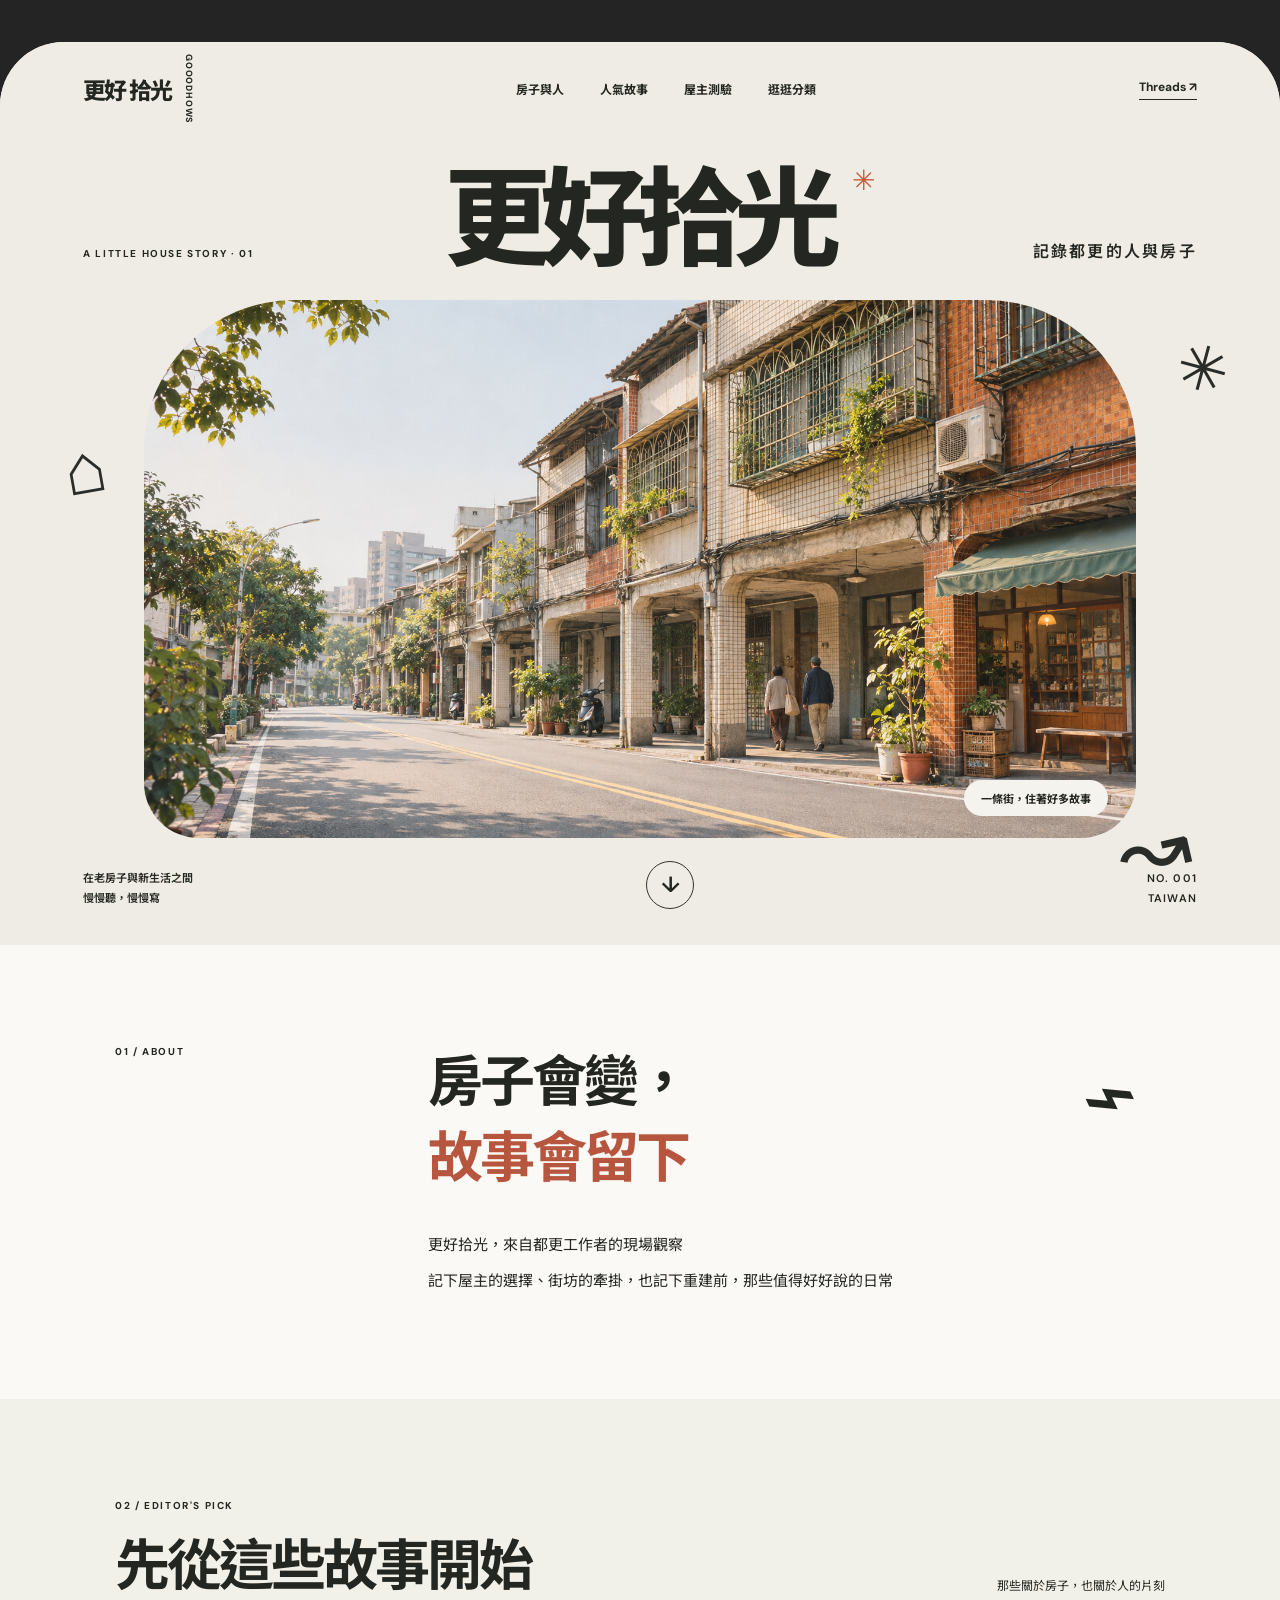
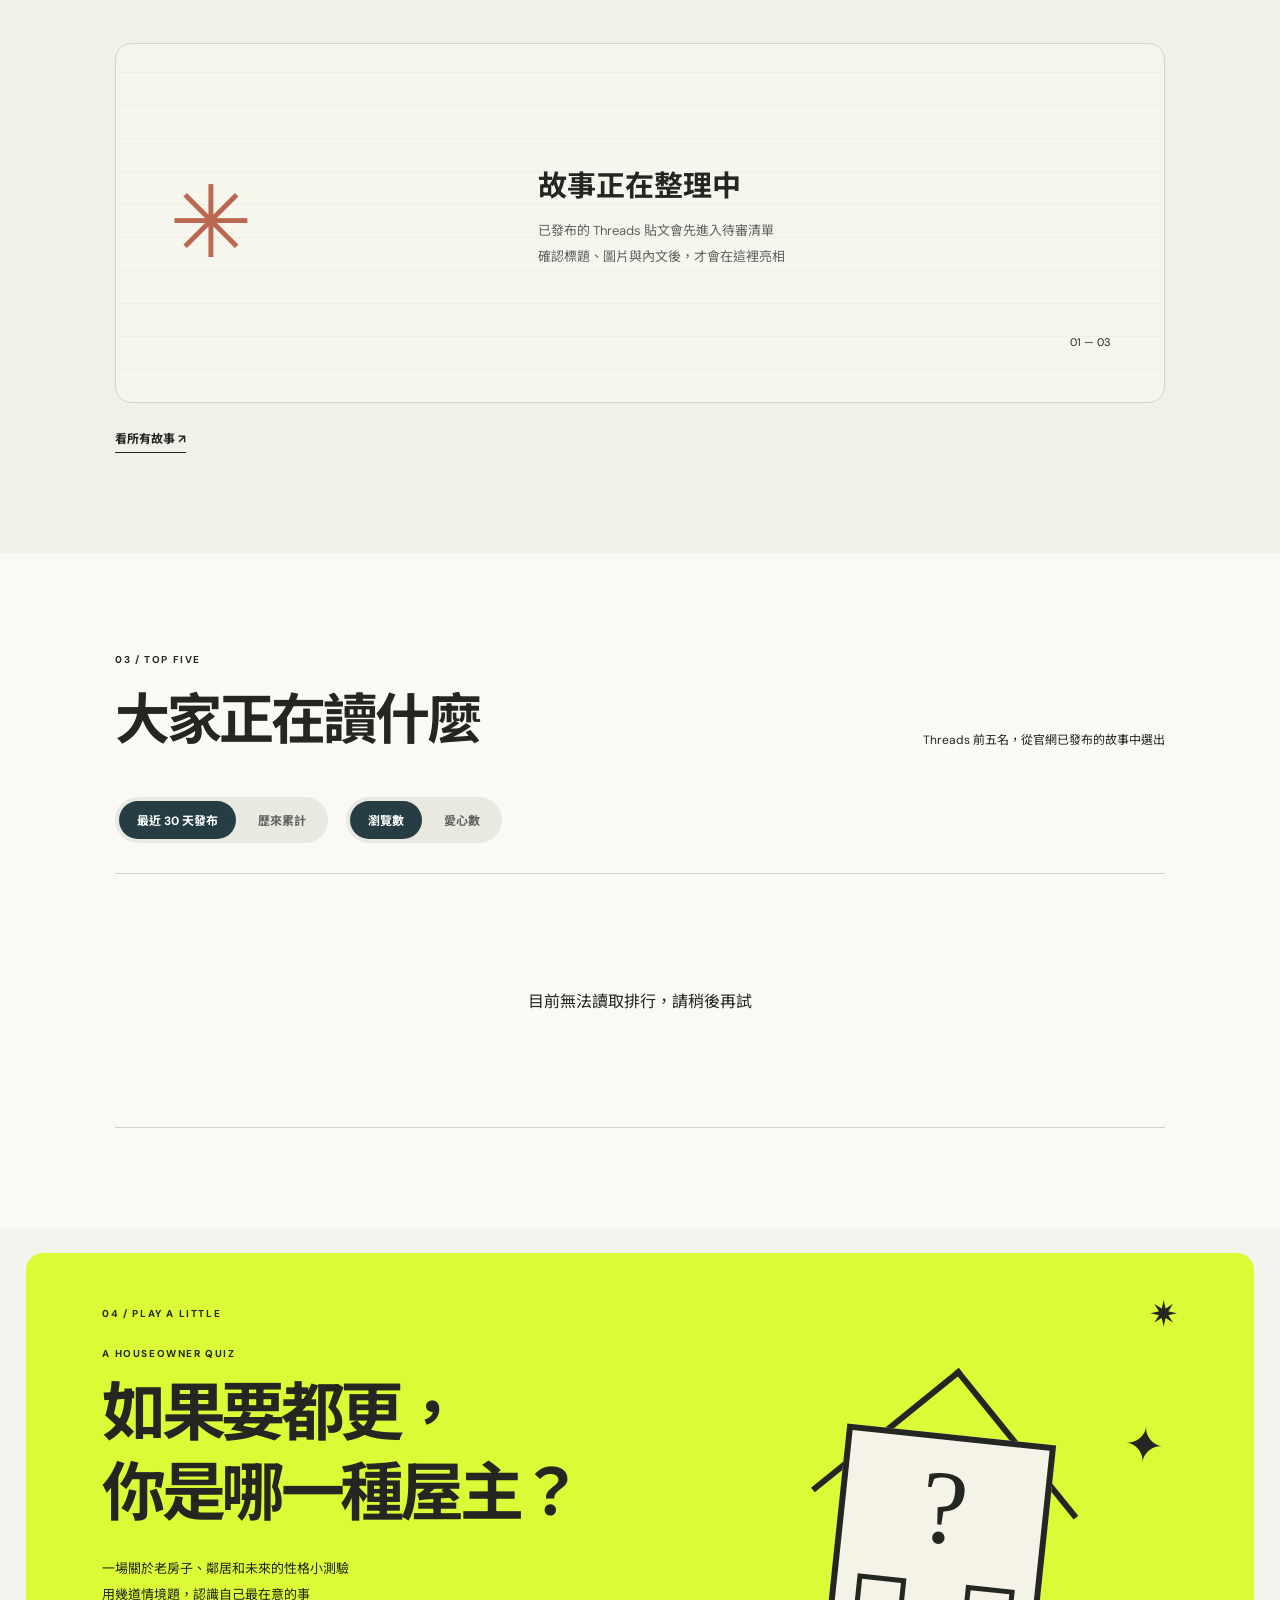
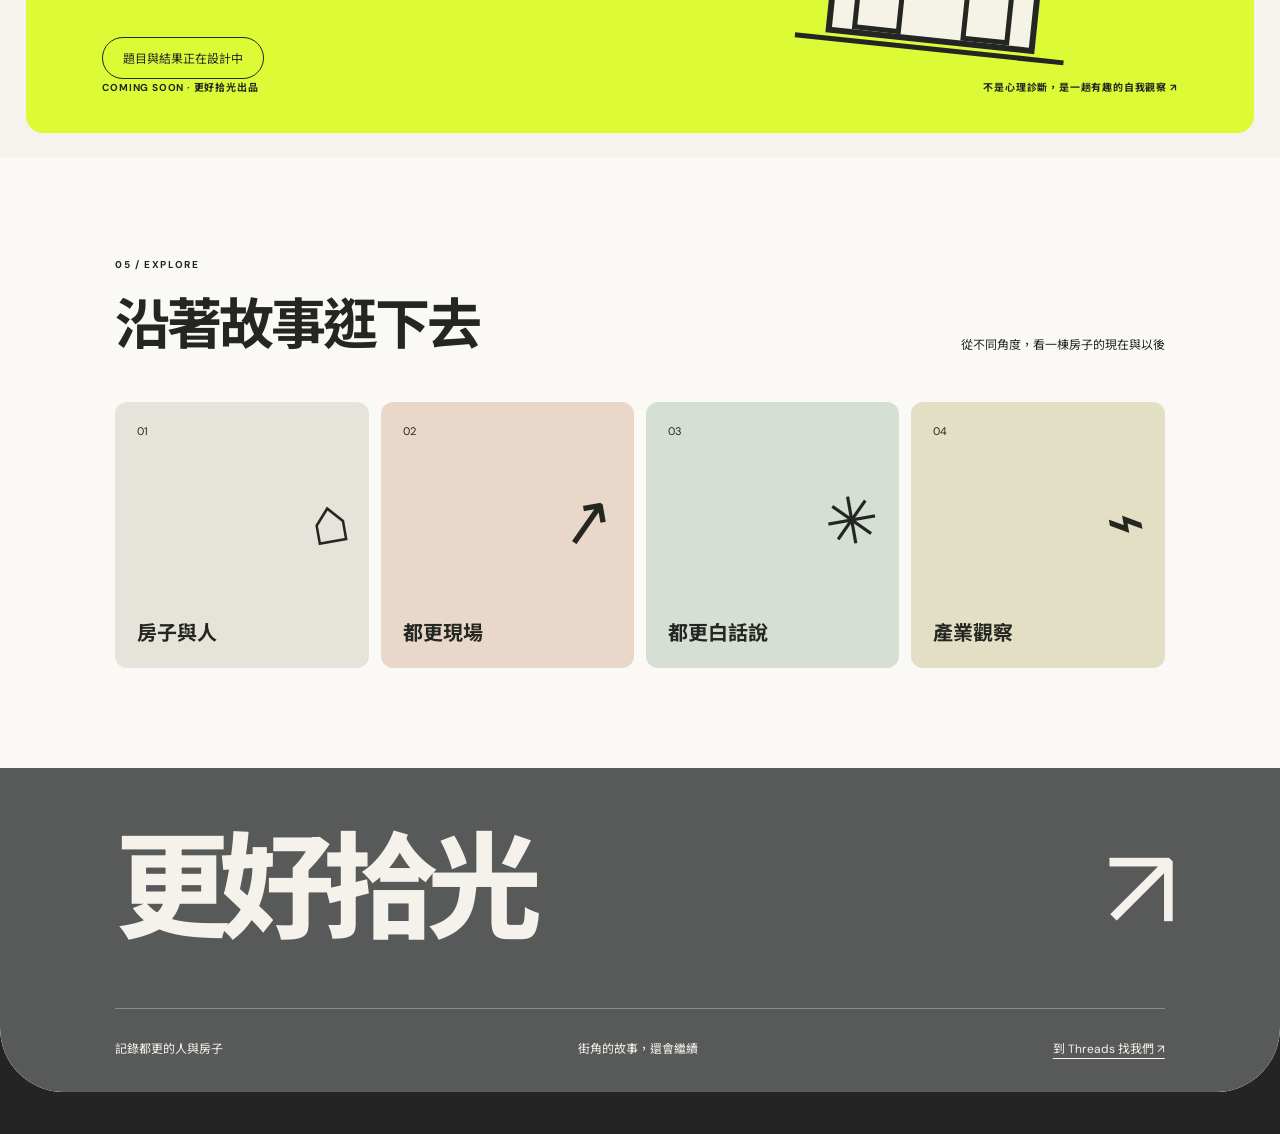
==== index.html @ 4d9a32d8 "Add 更好拾光 website and editorial admin" ====
<!doctype html>
<html lang="zh-Hant">
<head>
  <meta charset="utf-8">
  <meta name="viewport" content="width=device-width, initial-scale=1">
  <meta name="theme-color" content="#eeece4">
  <meta name="description" content="更好拾光，記錄都更的人與房子">
  <title>更好拾光｜記錄都更的人與房子</title>
  <link rel="preconnect" href="https://fonts.googleapis.com">
  <link rel="preconnect" href="https://fonts.gstatic.com" crossorigin>
  <link href="https://fonts.googleapis.com/css2?family=DM+Sans:wght@400;500;600;700&family=Noto+Sans+TC:wght@400;500;600;700;800&display=swap" rel="stylesheet">
  <link rel="stylesheet" href="styles.css">
</head>
<body>
  <div class="site-shell">
    <header class="site-header">
      <a class="wordmark" href="#top" aria-label="更好拾光，回首頁"><span>更好</span><span>拾光</span><small>GOOODHOWS</small></a>
      <nav aria-label="主要選單"><a href="#stories">房子與人</a><a href="#ranking">人氣故事</a><a href="#quiz">屋主測驗</a><a href="#topics">逛逛分類</a></nav>
      <a class="header-social" href="https://www.threads.net/@gooodhows" target="_blank" rel="noopener noreferrer">Threads <span aria-hidden="true">↗</span></a>
    </header>

    <main id="top">
      <section class="hero" aria-labelledby="hero-title">
        <div class="hero-copy"><span class="eyebrow">A LITTLE HOUSE STORY · 01</span><h1 id="hero-title">更好拾光<span class="hero-dot" aria-hidden="true">✳</span></h1><p>記錄都更的人與房子</p></div>
        <div class="hero-image-wrap"><img src="street-hero.png" alt="台灣街區與老屋的生成示意畫面，兩位行人走在騎樓下" fetchpriority="high"><span class="image-caption">一條街，住著好多故事</span></div>
        <span class="doodle doodle-house" aria-hidden="true">⌂</span><span class="doodle doodle-star" aria-hidden="true">✳</span><span class="doodle doodle-arrow" aria-hidden="true">↝</span>
        <div class="hero-bottom"><span>在老房子與新生活之間<br>慢慢聽，慢慢寫</span><a href="#stories" class="round-link" aria-label="往下閱讀故事">↓</a><span class="issue-number">NO. 001<br>TAIWAN</span></div>
      </section>

      <section class="intro section-pad" aria-labelledby="intro-title"><div class="section-index">01 / ABOUT</div><div><h2 id="intro-title">房子會變，<br><em>故事會留下</em></h2><p>更好拾光，來自都更工作者的現場觀察<br>記下屋主的選擇、街坊的牽掛，也記下重建前，那些值得好好說的日常</p></div><span class="intro-mark" aria-hidden="true">⌁</span></section>

      <section class="stories section-pad" id="stories" aria-labelledby="stories-title"><div class="section-heading"><div><span class="section-index">02 / EDITOR'S PICK</span><h2 id="stories-title">先從這些故事開始</h2></div><p>那些關於房子，也關於人的片刻</p></div><div id="featured-stories" class="story-empty"><span class="story-illustration" aria-hidden="true">✳</span><div><strong>故事正在整理中</strong><p>已發布的 Threads 貼文會先進入待審清單<br>確認標題、圖片與內文後，才會在這裡亮相</p></div><span class="story-count">01 — 03</span></div><a class="text-link" href="articles.html">看所有故事 ↗</a></section>

      <section class="ranking section-pad" id="ranking" aria-labelledby="ranking-title"><div class="section-heading"><div><span class="section-index">03 / TOP FIVE</span><h2 id="ranking-title">大家正在讀什麼</h2></div><p>Threads 前五名，從官網已發布的故事中選出</p></div><div class="ranking-controls"><div class="segmented" role="group" aria-label="排行榜期間"><button type="button" class="active" data-group="period" data-value="recent" aria-pressed="true">最近 30 天發布</button><button type="button" data-group="period" data-value="all" aria-pressed="false">歷來累計</button></div><div class="segmented" role="group" aria-label="排行榜指標"><button type="button" class="active" data-group="metric" data-value="views" aria-pressed="true">瀏覽數</button><button type="button" data-group="metric" data-value="likes" aria-pressed="false">愛心數</button></div></div><div id="ranking-list" class="ranking-empty" aria-live="polite"><span>01<br>02<br>03<br>04<br>05</span><p>排行會在文章審核發布後顯示<br><small>數據來自 Threads，同步時間也會一起標示</small></p></div></section>

      <section class="quiz" id="quiz" aria-labelledby="quiz-title"><div class="quiz-head"><span class="section-index">04 / PLAY A LITTLE</span><span class="quiz-spark" aria-hidden="true">✷</span></div><div class="quiz-body"><div><p class="quiz-overline">A HOUSEOWNER QUIZ</p><h2 id="quiz-title">如果要都更，<br>你是哪一種屋主？</h2><p>一場關於老房子、鄰居和未來的性格小測驗<br>用幾道情境題，認識自己最在意的事</p><span class="quiz-note">題目與結果正在設計中</span></div><div class="quiz-art" aria-hidden="true"><div class="quiz-roof"></div><div class="quiz-home"><span>?</span><i></i><i></i></div><div class="quiz-ground"></div><span class="quiz-mini">✦</span></div></div><div class="quiz-foot"><span>COMING SOON · 更好拾光出品</span><span>不是心理診斷，是一趟有趣的自我觀察 ↗</span></div></section>

      <section class="topics section-pad" id="topics" aria-labelledby="topics-title"><div class="section-heading"><div><span class="section-index">05 / EXPLORE</span><h2 id="topics-title">沿著故事逛下去</h2></div><p>從不同角度，看一棟房子的現在與以後</p></div><div class="topic-grid"><a class="topic-card" href="articles.html?category=房子與人"><span>01</span><strong>房子與人</strong><b aria-hidden="true">⌂</b></a><a class="topic-card" href="articles.html?category=都更現場"><span>02</span><strong>都更現場</strong><b aria-hidden="true">↗</b></a><a class="topic-card" href="articles.html?category=都更白話說"><span>03</span><strong>都更白話說</strong><b aria-hidden="true">✳</b></a><a class="topic-card" href="articles.html?category=產業觀察"><span>04</span><strong>產業觀察</strong><b aria-hidden="true">⌁</b></a></div></section>
    </main>

    <footer><div class="footer-title">更好拾光 <span>↗</span></div><div class="footer-bottom"><span>記錄都更的人與房子</span><span>街角的故事，還會繼續</span><a href="https://www.threads.net/@gooodhows" target="_blank" rel="noopener noreferrer">到 Threads 找我們 ↗</a></div></footer>
  </div>
  <script src="config.js" defer></script>
  <script src="main.js" defer></script>
</body>
</html>
---- styles.css ----
:root{font-family:'DM Sans','Noto Sans TC',sans-serif;color:#242621;background:#242424;font-synthesis:none}*{box-sizing:border-box}html{scroll-behavior:smooth}body{margin:0}a{color:inherit;text-decoration:none}button{font:inherit}img{display:block;max-width:100%}.site-shell{max-width:1440px;margin:42px auto;background:#f4f3ed;border-radius:64px;overflow:hidden}.site-header{height:94px;padding:0 6.5%;display:flex;align-items:center;justify-content:space-between;gap:32px;background:#eeece4}.wordmark{display:flex;align-items:center;gap:3px;font-weight:800;font-size:23px;letter-spacing:-.08em;white-space:nowrap}.wordmark span:nth-child(2){margin-right:9px}.wordmark small{font-size:9px;letter-spacing:.09em;writing-mode:vertical-rl;line-height:1.1}.site-header nav{display:flex;gap:36px;font-size:12px;font-weight:700}.site-header nav a,.header-social{transition:opacity .2s}.site-header nav a:hover,.header-social:hover{opacity:.55}.header-social{font-size:12px;font-weight:700;border-bottom:1px solid;padding-bottom:4px;white-space:nowrap}.hero{min-height:720px;background:#eeece4;position:relative;padding:10px 6.5% 36px}.hero-copy{position:relative;z-index:2;display:flex;align-items:baseline;justify-content:space-between;gap:18px}.eyebrow,.section-index,.quiz-overline{font-size:10px;font-weight:700;letter-spacing:.16em}.hero h1{font-size:clamp(54px,8.4vw,126px);font-weight:800;letter-spacing:-.105em;line-height:1.1;margin:15px 0 24px;white-space:nowrap}.hero-dot{display:inline-block;color:#ca5a3d;font-size:.26em;vertical-align:top;transform:translate(22px,5px)}.hero-copy p{font-size:16px;letter-spacing:.14em;font-weight:600;white-space:nowrap}.hero-image-wrap{position:relative;width:89%;height:clamp(350px,42vw,550px);margin:-3px auto 0;border-radius:150px 150px 55px 55px;overflow:hidden}.hero-image-wrap img{width:100%;height:100%;object-fit:cover;object-position:50% 55%}.image-caption{position:absolute;bottom:22px;right:28px;border-radius:100px;background:#f4f3ed;padding:10px 17px;font-size:11px;font-weight:700}.doodle{position:absolute;z-index:3;font-family:Georgia,serif;font-weight:400;line-height:1;color:#292c28;pointer-events:none}.doodle-house{font-size:70px;left:5%;top:37%;transform:rotate(-10deg)}.doodle-star{font-size:62px;right:4%;top:25%;transform:rotate(15deg)}.doodle-arrow{font-size:87px;right:7%;bottom:52px;transform:rotate(-13deg)}.hero-bottom{display:flex;justify-content:space-between;align-items:end;padding-top:23px;font-size:11px;font-weight:600;line-height:1.8}.round-link{width:48px;height:48px;display:grid;place-items:center;border:1px solid #333;border-radius:50%;font-size:22px;transition:transform .2s,background .2s}.round-link:hover{transform:translateY(4px);background:#dfe3c9}.issue-number{text-align:right;letter-spacing:.1em}.section-pad{padding:100px 9%}.intro{background:#faf9f5;display:grid;grid-template-columns:1fr 2.2fr .3fr;gap:30px;align-items:start}.intro h2,.section-heading h2{font-size:clamp(31px,4.3vw,62px);letter-spacing:-.055em;line-height:1.38;margin:0;font-weight:700}.intro h2 em{color:#b6563e;font-style:normal}.intro p{font-size:15px;line-height:2.4;margin:30px 0 0}.intro-mark{font-family:Georgia,serif;font-size:90px;line-height:1;transform:rotate(-25deg)}.stories{background:#f1f0e9}.section-heading{display:flex;align-items:end;justify-content:space-between;gap:25px;margin-bottom:38px}.section-heading .section-index{display:block;margin-bottom:17px}.section-heading p{font-size:12px;line-height:1.8;margin:0 0 7px}.story-empty{height:360px;border:1px solid #d5d4ca;border-radius:16px;background:repeating-linear-gradient(0deg,transparent 0 32px,#e9e8e0 33px),#f6f5ee;display:flex;align-items:center;justify-content:space-between;padding:5%;gap:25px}.story-illustration{font-family:Georgia,serif;font-size:100px;color:#ba684f}.story-empty strong{font-size:29px}.story-empty p{font-size:13px;line-height:2;color:#5d625c}.story-count{font-size:11px;align-self:end;white-space:nowrap}.ranking{background:#faf9f5}.ranking-controls{display:flex;gap:18px;flex-wrap:wrap;margin-bottom:30px}.segmented{display:inline-flex;gap:4px;background:#e9e8e1;padding:4px;border-radius:100px}.segmented button{border:0;border-radius:100px;background:transparent;padding:10px 18px;cursor:pointer;font-size:12px;font-weight:700;color:#60645e}.segmented button.active{background:#253d43;color:#fff}.segmented button:focus-visible,.round-link:focus-visible,a:focus-visible{outline:3px solid #b6563e;outline-offset:3px}.ranking-empty{min-height:255px;border-top:1px solid #d1d1c9;border-bottom:1px solid #d1d1c9;display:flex;align-items:center;justify-content:center;gap:70px}.ranking-empty span{font-size:20px;line-height:1.7;color:#b1b2a9;font-weight:700}.ranking-empty p{font-size:20px;font-weight:700;line-height:1.7}.ranking-empty small{font-size:12px;color:#72746e;font-weight:400}.quiz{background:#dcfa36;margin:25px 2%;border-radius:17px;padding:38px 6% 30px;position:relative;overflow:hidden;min-height:480px}.quiz-head,.quiz-foot{display:flex;justify-content:space-between;align-items:center}.quiz-spark{font-size:35px}.quiz-body{display:grid;grid-template-columns:1.3fr 1fr;align-items:center;min-height:340px}.quiz-overline{margin-bottom:14px}.quiz h2{font-size:clamp(38px,5vw,75px);line-height:1.25;letter-spacing:-.07em;margin:0 0 22px}.quiz-body p:not(.quiz-overline){font-size:13px;line-height:2}.quiz-note{display:inline-block;border:1px solid #242621;border-radius:100px;padding:11px 20px;font-size:12px;margin-top:16px}.quiz-art{height:310px;position:relative;display:grid;place-items:center;transform:rotate(6deg)}.quiz-roof{width:190px;height:190px;border-top:6px solid;border-left:6px solid;transform:rotate(45deg) translate(45px,45px);position:absolute;top:-10px}.quiz-home{width:210px;height:210px;border:6px solid;background:#f5f3e8;position:absolute;bottom:19px;display:flex;justify-content:center;align-items:flex-start}.quiz-home span{font-family:Georgia,serif;font-size:105px;line-height:1.3}.quiz-home i{position:absolute;bottom:0;width:49px;height:56px;border:5px solid}.quiz-home i:first-of-type{left:20px}.quiz-home i:last-of-type{right:20px}.quiz-ground{width:270px;border-top:5px solid;position:absolute;bottom:11px}.quiz-mini{position:absolute;font-size:49px;right:20px;top:40px}.quiz-foot{font-size:10px;font-weight:700;letter-spacing:.08em}.topics{background:#faf9f5}.topic-grid{display:grid;grid-template-columns:repeat(4,1fr);gap:12px}.topic-card{aspect-ratio:1/1.05;background:#e6e4da;border-radius:12px;padding:22px;display:flex;flex-direction:column;justify-content:space-between;position:relative}.topic-card:nth-child(2){background:#e9d8ca}.topic-card:nth-child(3){background:#d6dfd4}.topic-card:nth-child(4){background:#e3dfc4}.topic-card span{font-size:11px}.topic-card strong{font-size:20px}.topic-card b{position:absolute;right:20px;top:31%;font-family:Georgia,serif;font-size:65px;font-weight:400;transform:rotate(-10deg)}footer{background:#575a58;color:#f5f2eb;padding:65px 9% 35px;border-radius:0 0 64px 64px}.footer-title{font-size:clamp(50px,9vw,120px);font-weight:800;letter-spacing:-.095em;line-height:1;border-bottom:1px solid #8b8d89;padding-bottom:60px;display:flex;justify-content:space-between}.footer-title span{font-weight:400}.footer-bottom{padding-top:30px;display:flex;justify-content:space-between;gap:20px;font-size:12px}.footer-bottom a{text-decoration:underline;text-underline-offset:5px}@media(max-width:850px){.site-shell{margin:16px;border-radius:34px}.site-header{height:80px}.site-header nav{gap:14px}.site-header nav a{font-size:10px}.hero{min-height:0}.hero-copy{display:block}.hero-copy p{margin:0 0 20px}.hero-image-wrap{width:100%;height:440px;border-radius:90px 90px 36px 36px}.intro{grid-template-columns:1fr 2fr}.intro-mark{display:none}.topic-grid{grid-template-columns:repeat(2,1fr)}footer{border-radius:0 0 34px 34px}}@media(max-width:600px){.site-shell{margin:0;border-radius:0}.site-header{padding:16px 6%;height:auto}.wordmark{font-size:19px}.wordmark small{font-size:7px}.site-header nav{display:none}.header-social{font-size:11px}.hero{padding:22px 6% 32px}.hero h1{font-size:clamp(54px,14vw,80px);margin:16px 0 10px}.hero-copy p{font-size:13px}.hero-image-wrap{height:420px;width:100%;border-radius:90px 90px 24px 24px}.hero-image-wrap img{object-position:60% center}.image-caption{font-size:10px;right:10px;bottom:12px}.doodle-house{font-size:43px;left:1%;top:45%}.doodle-star{font-size:42px;right:0;top:31%}.doodle-arrow{font-size:55px;right:6%;bottom:20px}.hero-bottom{font-size:10px}.issue-number{display:none}.section-pad{padding:76px 7%}.intro{display:block}.intro h2{margin-top:24px}.intro p{font-size:13px}.section-heading{display:block}.section-heading p{margin-top:12px}.story-empty{height:310px;display:block;padding:28px}.story-illustration{display:block;font-size:60px;height:72px}.story-empty strong{font-size:23px}.story-empty p{font-size:12px}.story-count{display:none}.ranking-controls{display:block}.segmented{margin-bottom:10px}.ranking-empty{gap:30px}.ranking-empty p{font-size:16px}.quiz{margin:0 3%;padding:28px 7%;min-height:0}.quiz-body{display:block}.quiz h2{font-size:42px}.quiz-art{height:260px;transform:scale(.75) rotate(6deg);margin:-20px auto}.quiz-foot{display:block;line-height:2}.quiz-foot span{display:block}.topic-grid{gap:8px}.topic-card{padding:15px}.topic-card strong{font-size:16px}.topic-card b{font-size:42px}footer{border-radius:0;padding:60px 7% 30px}.footer-title{padding-bottom:40px}.footer-bottom{display:grid;gap:12px}}
:root{--paper:#f4f3ed}
.text-link{display:inline-block;margin-top:26px;font-size:12px;font-weight:700;border-bottom:1px solid;padding-bottom:5px}
.featured-grid{display:grid;grid-template-columns:repeat(3,1fr);gap:18px}
.story-card{display:flex;flex-direction:column;gap:13px;min-width:0}
.story-card-image{aspect-ratio:4/3;background:#e1dacc;border-radius:13px;display:grid;place-items:center;font-size:90px;font-family:Georgia,serif;overflow:hidden}
.story-card-image img,.article-tile-cover img{width:100%;height:100%;object-fit:cover}
.story-card span{font-size:11px}.story-card strong{font-size:20px;line-height:1.5}
.ranking-rows{border-top:1px solid #d1d1c9}.ranking-rows a{min-height:84px;border-bottom:1px solid #d1d1c9;display:grid;grid-template-columns:50px 1fr 110px 125px;align-items:center;gap:20px}.ranking-rows a:hover{background:#f2f0e9}.ranking-rows b{font-size:25px;color:#b6563e}.ranking-rows span{font-weight:700}.ranking-rows strong{text-align:right}.ranking-rows small{text-align:right;color:#757770}
.inner-shell{min-height:100vh}.inner-header{height:90px;display:flex;justify-content:space-between;align-items:center;padding:0 9%;border-bottom:1px solid #d7d6cd}.inner-header>a:last-child{font-size:12px;font-weight:700}.inner-main{min-height:65vh;padding:85px 9% 120px}.inner-main h1{font-size:clamp(38px,6vw,82px);letter-spacing:-.07em;line-height:1.3;margin:12px 0}.inner-main>p{font-size:14px}.inner-shell footer{display:flex;justify-content:space-between;align-items:end;font-size:12px}.inner-shell footer a{font-size:35px;font-weight:800}.category-nav{display:flex;flex-wrap:wrap;gap:10px;margin:42px 0}.category-nav a{border:1px solid #bebfb5;border-radius:30px;padding:10px 18px;font-size:12px}.category-nav a:hover{background:#dce8bc}.article-grid{display:grid;grid-template-columns:repeat(3,1fr);gap:18px}.article-tile{display:flex;flex-direction:column;gap:12px}.article-tile-cover{aspect-ratio:4/3;background:#e4e1d5;border-radius:14px;overflow:hidden;display:grid;place-items:center;font:90px Georgia,serif}.article-tile small{color:#70726c}.article-tile strong{font-size:20px;line-height:1.4}.article-tile span{font-size:12px;text-decoration:underline;text-underline-offset:4px}.article-page{max-width:1000px;margin:auto}.back-link{font-size:12px}.article-title{margin:45px 0}.article-title h1{max-width:800px}.article-cover{width:100%;max-height:550px;object-fit:cover;border-radius:15px}.article-body{white-space:pre-wrap;line-height:2.2;font-size:17px;max-width:760px;margin:55px auto}.article-stats{display:flex;flex-wrap:wrap;gap:24px;border-top:1px solid #d1d1c9;padding-top:24px;font-size:13px}.article-stats small{color:#74766f}.share-button{display:block;margin:35px 0 0;background:#254047;color:white;border:0;border-radius:40px;padding:13px 22px;cursor:pointer;font:inherit;font-size:13px}
@media(max-width:700px){.featured-grid,.article-grid{grid-template-columns:1fr}.ranking-rows a{grid-template-columns:35px 1fr 70px;gap:10px;padding:13px 0}.ranking-rows small{grid-column:2/-1;text-align:left}.inner-main{padding:60px 7% 90px}.inner-header{padding:0 7%}.article-body{font-size:15px}.inner-shell footer{display:block}.inner-shell footer span{display:block;margin-top:20px}}
.admin-main h1{margin-bottom:0}.admin-main>p{margin-bottom:35px}.admin-panel{background:#fff;border:1px solid #d7d6cd;border-radius:14px;padding:30px}.admin-panel h2{margin:0 0 25px}.admin-panel label{display:block;font-size:13px;font-weight:700;margin:0 0 20px}.admin-panel input:not([type=checkbox]),.admin-panel textarea,.admin-panel select{display:block;width:100%;padding:13px 15px;margin-top:8px;border:1px solid #b9bdb4;border-radius:8px;background:#fafaf7;font:inherit;font-size:14px}.admin-panel textarea{resize:vertical;line-height:1.8}.admin-panel button,.admin-actions button{border:0;border-radius:8px;padding:12px 18px;background:#254047;color:#fff;font:inherit;font-size:13px;cursor:pointer}.admin-panel button:hover,.admin-actions button:hover{opacity:.8}.admin-panel p{font-size:12px;line-height:1.7;color:#71736d}.admin-panel pre{white-space:pre-wrap;line-height:1.7;max-height:300px;overflow:auto}.admin-panel details{margin-top:30px}.admin-panel details a{display:inline-block;margin-top:10px}.admin-layout{display:grid;grid-template-columns:minmax(220px,320px) 1fr;gap:25px}.admin-actions{display:flex;justify-content:space-between;align-items:center;margin-bottom:18px}.draft-list{max-height:80vh;overflow:auto;border:1px solid #d7d6cd;border-radius:12px;background:#fff}.draft-item{width:100%;text-align:left;display:block;border:0;border-bottom:1px solid #e8e7de;padding:17px;background:transparent;cursor:pointer}.draft-item:hover,.draft-item.selected{background:#e4e8d3}.draft-item small{display:block;color:#a24f39;margin-bottom:6px}.draft-item strong{font-size:13px;line-height:1.5}.editor-buttons{display:flex;flex-wrap:wrap;gap:8px}.check-label{display:flex!important;align-items:center;gap:10px}.check-label input{width:18px;height:18px}.admin-panel [hidden],#dashboard[hidden],#login-panel[hidden],#editor-form[hidden]{display:none!important}@media(max-width:700px){.admin-layout{grid-template-columns:1fr}.draft-list{max-height:280px}}
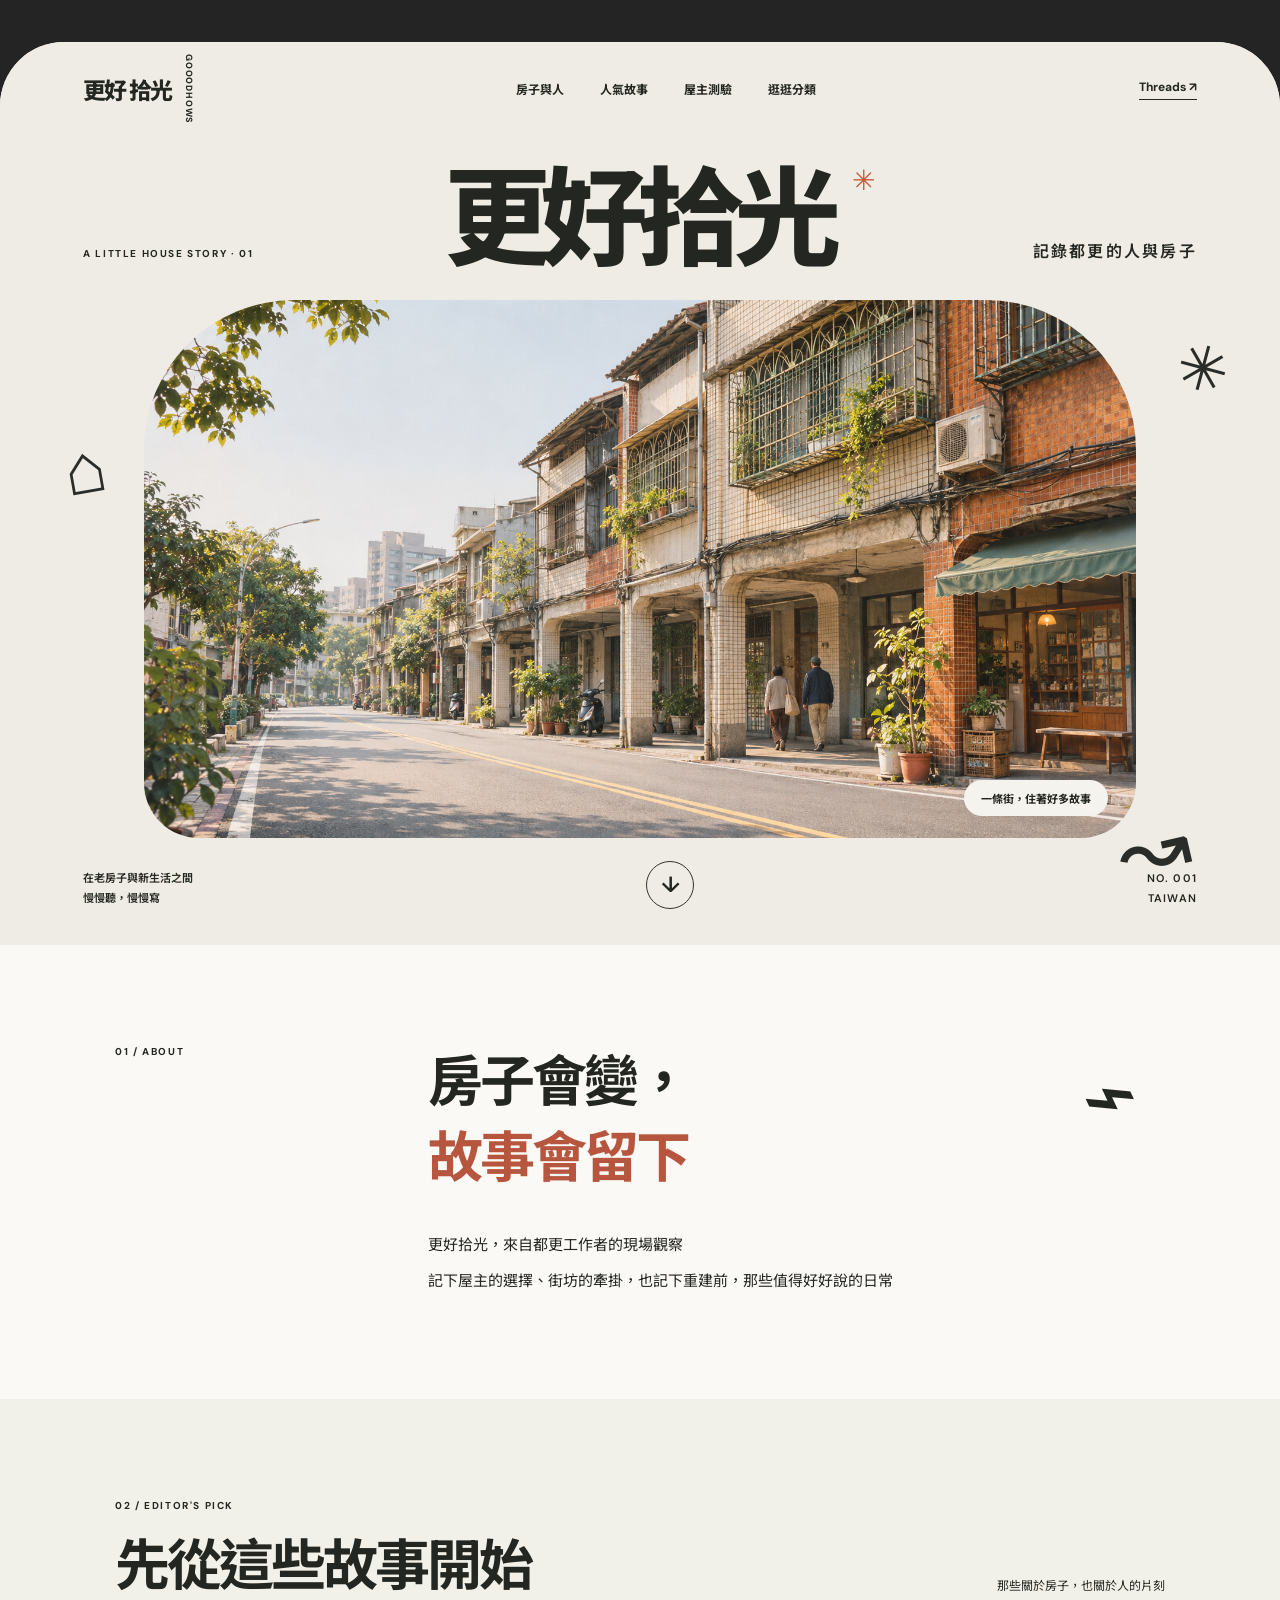
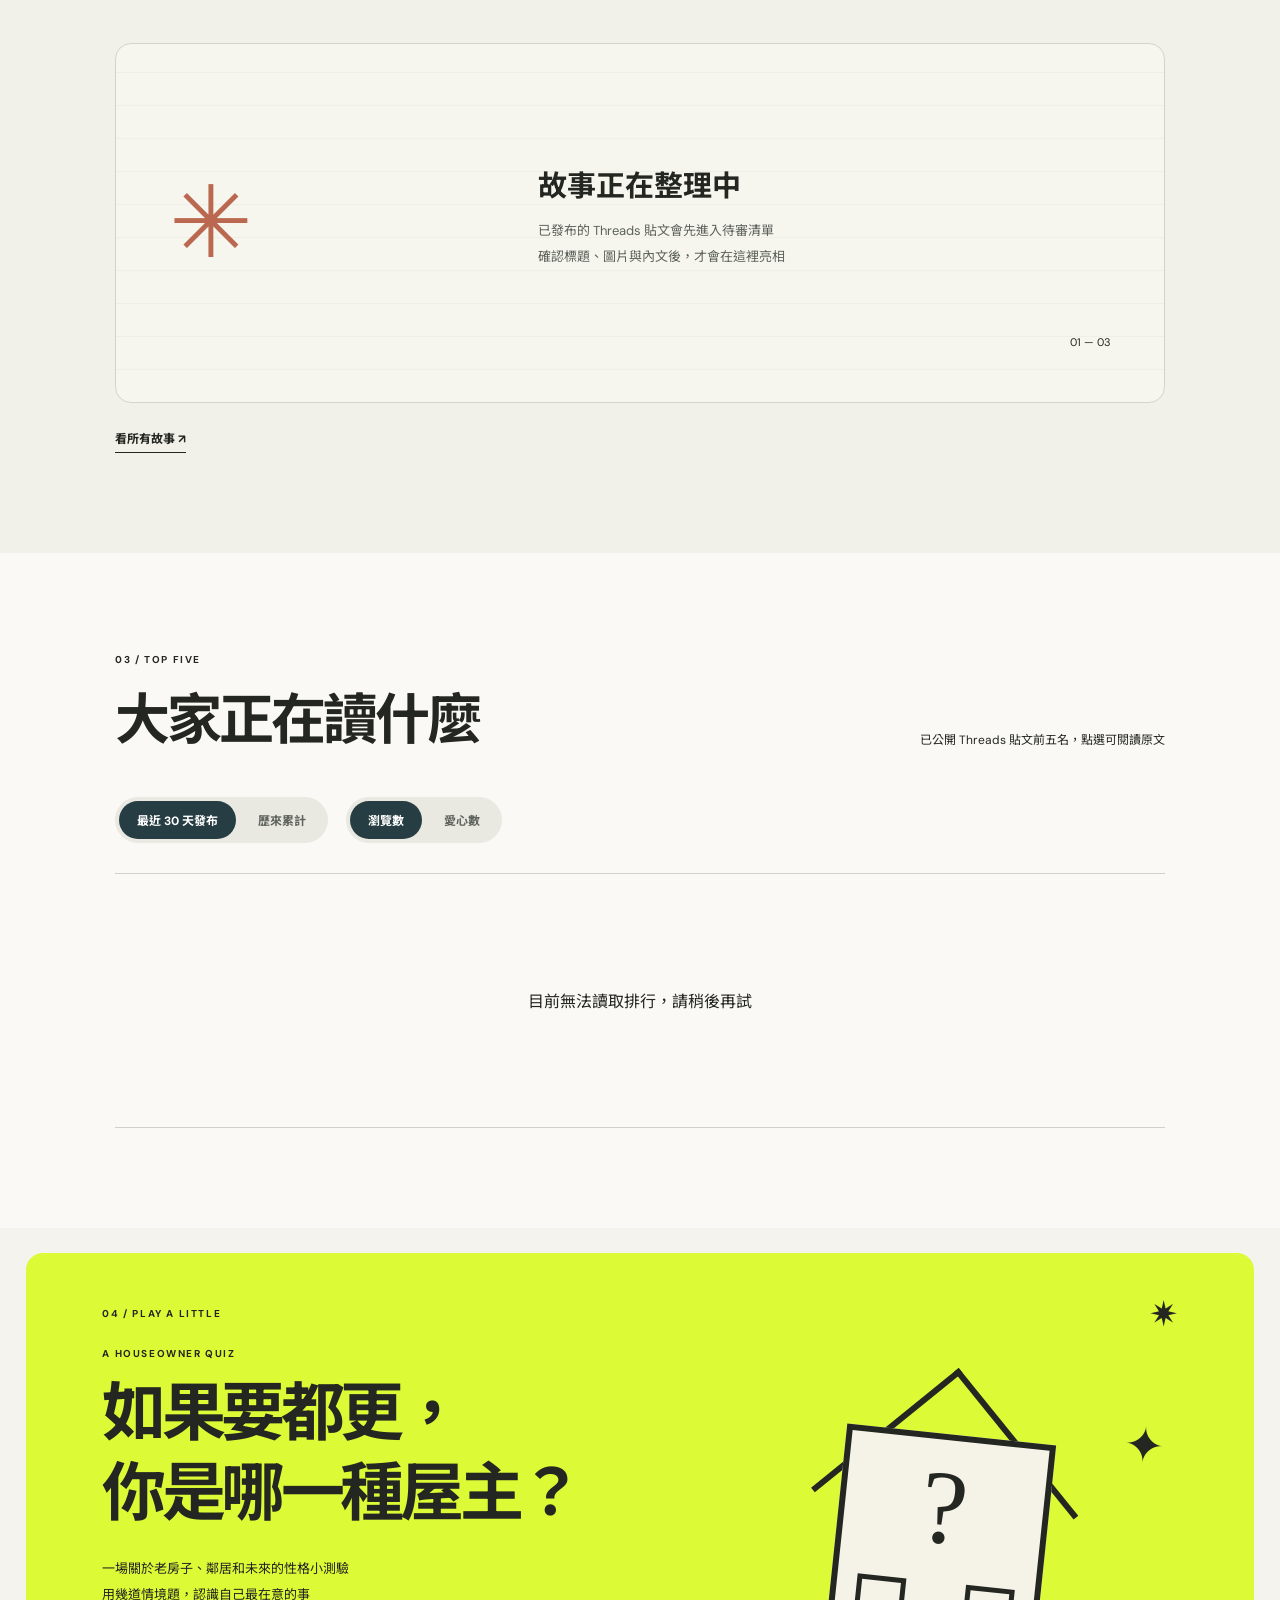
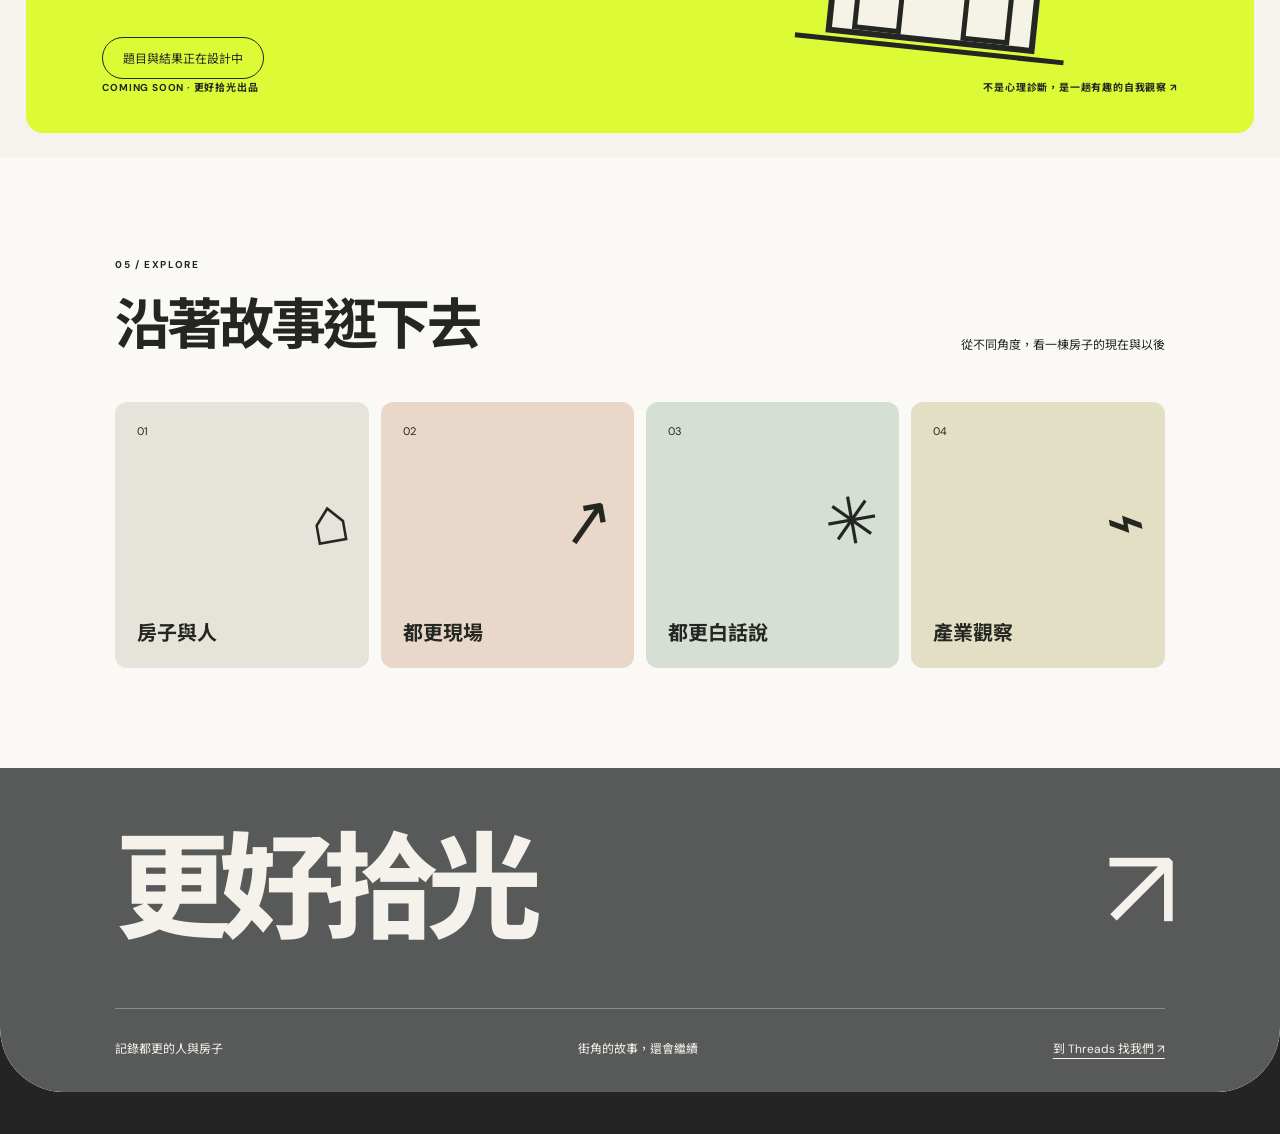
==== commit 8645ee77: "Show Threads top five from Supabase" ====
--- a/index.html
+++ b/index.html
@@ -31,7 +31,7 @@
 
       <section class="stories section-pad" id="stories" aria-labelledby="stories-title"><div class="section-heading"><div><span class="section-index">02 / EDITOR'S PICK</span><h2 id="stories-title">先從這些故事開始</h2></div><p>那些關於房子，也關於人的片刻</p></div><div id="featured-stories" class="story-empty"><span class="story-illustration" aria-hidden="true">✳</span><div><strong>故事正在整理中</strong><p>已發布的 Threads 貼文會先進入待審清單<br>確認標題、圖片與內文後，才會在這裡亮相</p></div><span class="story-count">01 — 03</span></div><a class="text-link" href="articles.html">看所有故事 ↗</a></section>
 
-      <section class="ranking section-pad" id="ranking" aria-labelledby="ranking-title"><div class="section-heading"><div><span class="section-index">03 / TOP FIVE</span><h2 id="ranking-title">大家正在讀什麼</h2></div><p>Threads 前五名，從官網已發布的故事中選出</p></div><div class="ranking-controls"><div class="segmented" role="group" aria-label="排行榜期間"><button type="button" class="active" data-group="period" data-value="recent" aria-pressed="true">最近 30 天發布</button><button type="button" data-group="period" data-value="all" aria-pressed="false">歷來累計</button></div><div class="segmented" role="group" aria-label="排行榜指標"><button type="button" class="active" data-group="metric" data-value="views" aria-pressed="true">瀏覽數</button><button type="button" data-group="metric" data-value="likes" aria-pressed="false">愛心數</button></div></div><div id="ranking-list" class="ranking-empty" aria-live="polite"><span>01<br>02<br>03<br>04<br>05</span><p>排行會在文章審核發布後顯示<br><small>數據來自 Threads，同步時間也會一起標示</small></p></div></section>
+      <section class="ranking section-pad" id="ranking" aria-labelledby="ranking-title"><div class="section-heading"><div><span class="section-index">03 / TOP FIVE</span><h2 id="ranking-title">大家正在讀什麼</h2></div><p>已公開 Threads 貼文前五名，點選可閱讀原文</p></div><div class="ranking-controls"><div class="segmented" role="group" aria-label="排行榜期間"><button type="button" class="active" data-group="period" data-value="recent" aria-pressed="true">最近 30 天發布</button><button type="button" data-group="period" data-value="all" aria-pressed="false">歷來累計</button></div><div class="segmented" role="group" aria-label="排行榜指標"><button type="button" class="active" data-group="metric" data-value="views" aria-pressed="true">瀏覽數</button><button type="button" data-group="metric" data-value="likes" aria-pressed="false">愛心數</button></div></div><div id="ranking-list" class="ranking-empty" aria-live="polite"><span>01<br>02<br>03<br>04<br>05</span><p>正在讀取 Threads 排行<br><small>數據同步時間會一起標示</small></p></div></section>
 
       <section class="quiz" id="quiz" aria-labelledby="quiz-title"><div class="quiz-head"><span class="section-index">04 / PLAY A LITTLE</span><span class="quiz-spark" aria-hidden="true">✷</span></div><div class="quiz-body"><div><p class="quiz-overline">A HOUSEOWNER QUIZ</p><h2 id="quiz-title">如果要都更，<br>你是哪一種屋主？</h2><p>一場關於老房子、鄰居和未來的性格小測驗<br>用幾道情境題，認識自己最在意的事</p><span class="quiz-note">題目與結果正在設計中</span></div><div class="quiz-art" aria-hidden="true"><div class="quiz-roof"></div><div class="quiz-home"><span>?</span><i></i><i></i></div><div class="quiz-ground"></div><span class="quiz-mini">✦</span></div></div><div class="quiz-foot"><span>COMING SOON · 更好拾光出品</span><span>不是心理診斷，是一趟有趣的自我觀察 ↗</span></div></section>
 
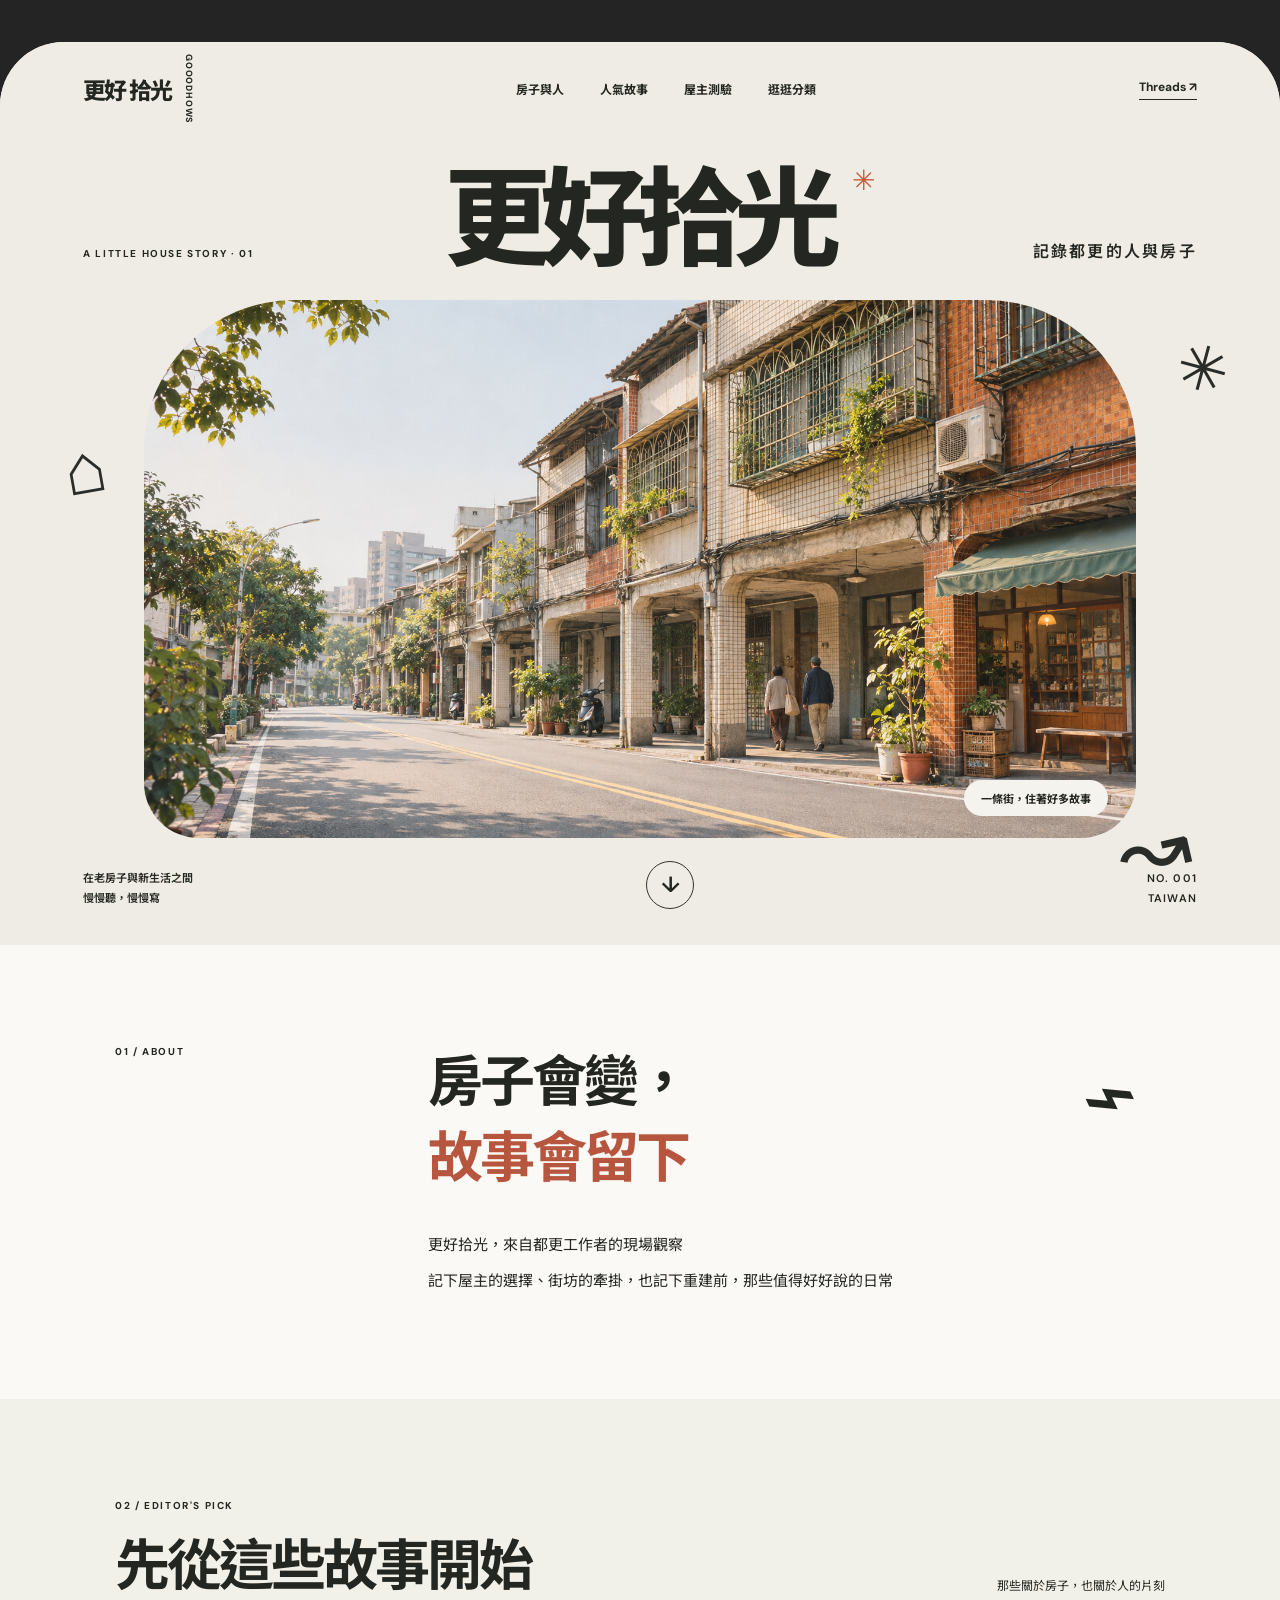
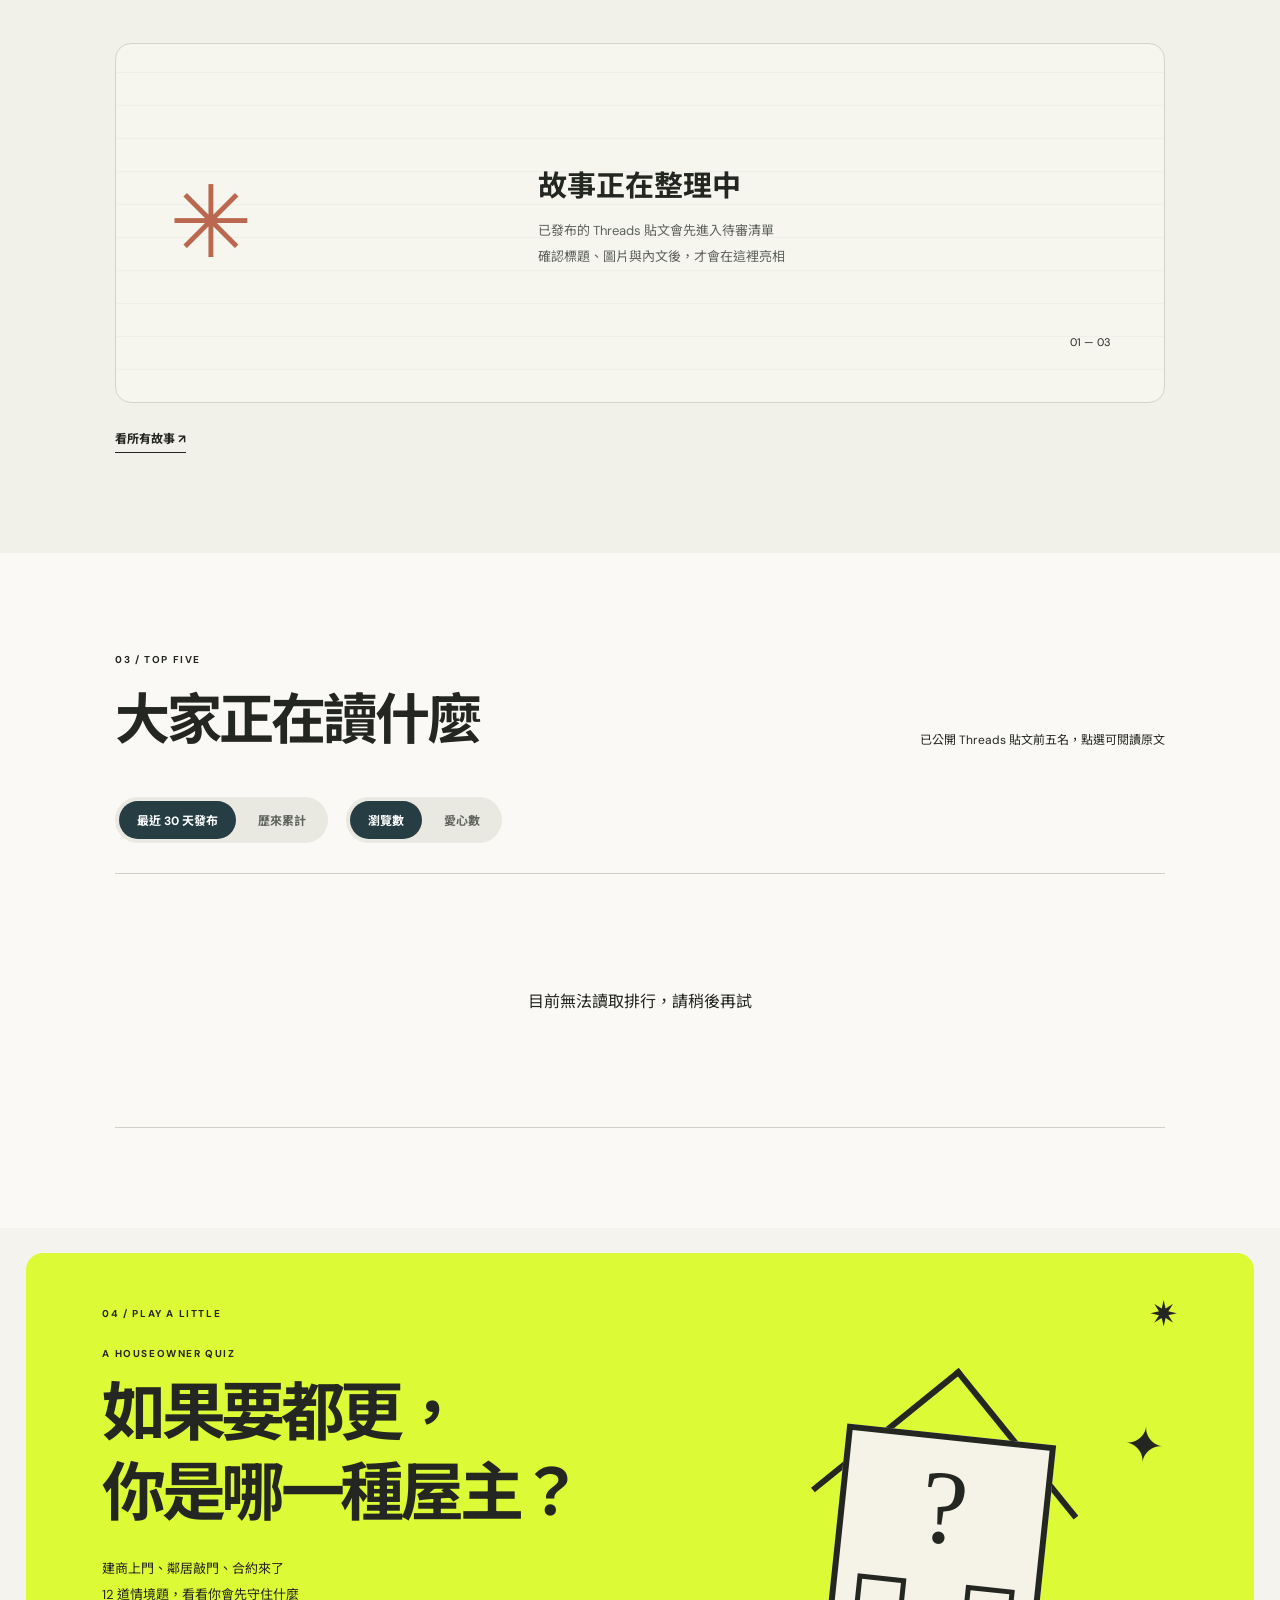
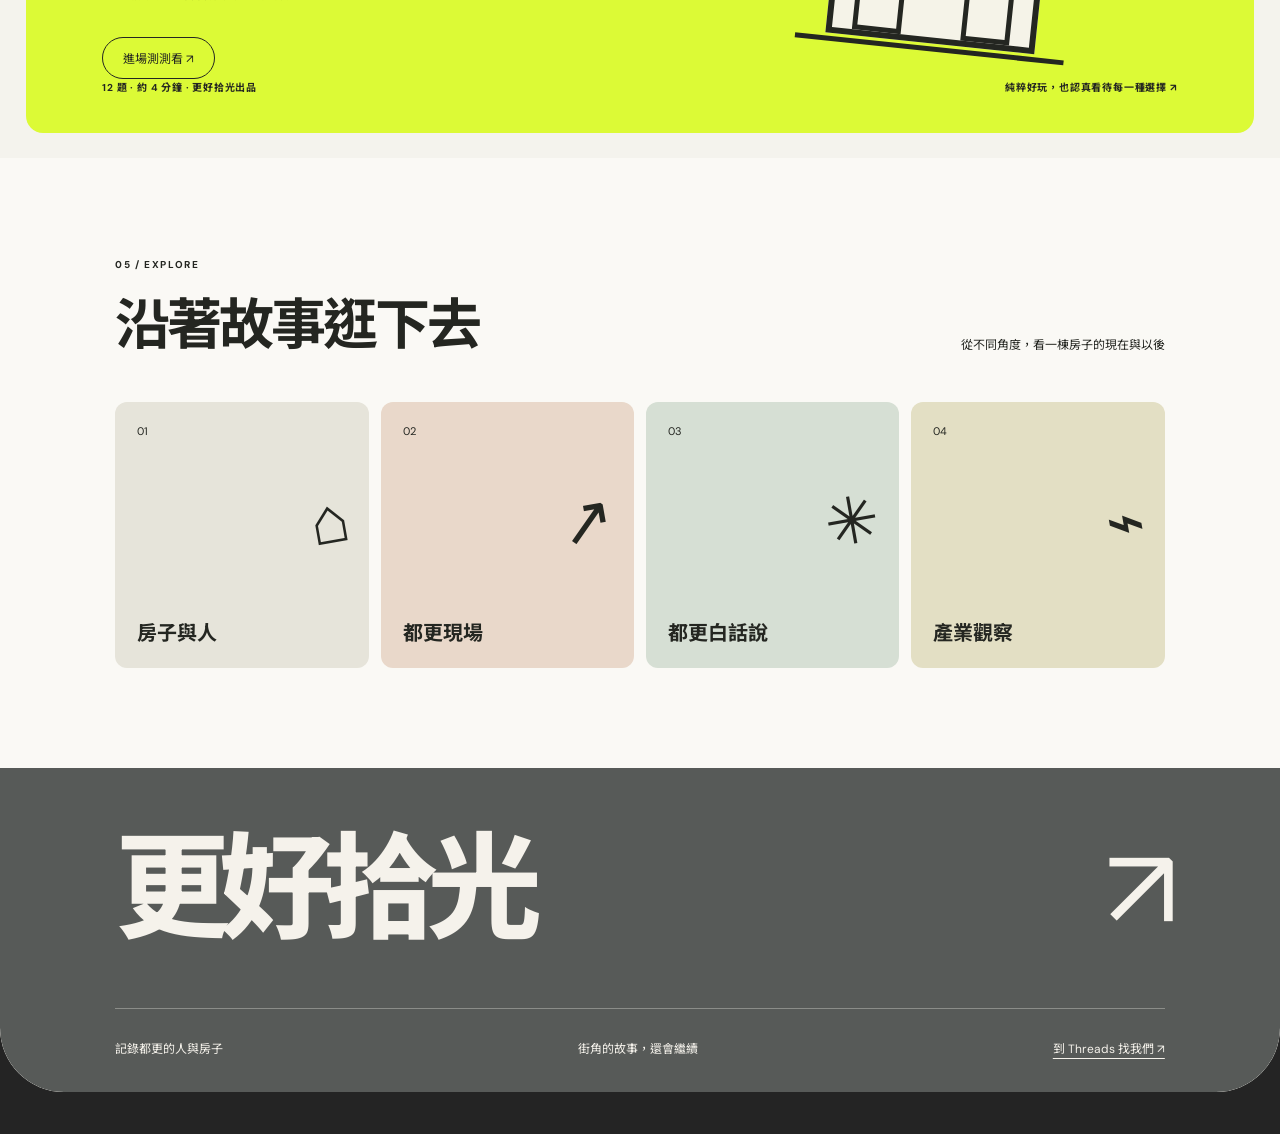
==== commit b582abfa: "Publish 都更屋主性格測驗" ====
--- a/index.html
+++ b/index.html
@@ -33,7 +33,7 @@
 
       <section class="ranking section-pad" id="ranking" aria-labelledby="ranking-title"><div class="section-heading"><div><span class="section-index">03 / TOP FIVE</span><h2 id="ranking-title">大家正在讀什麼</h2></div><p>已公開 Threads 貼文前五名，點選可閱讀原文</p></div><div class="ranking-controls"><div class="segmented" role="group" aria-label="排行榜期間"><button type="button" class="active" data-group="period" data-value="recent" aria-pressed="true">最近 30 天發布</button><button type="button" data-group="period" data-value="all" aria-pressed="false">歷來累計</button></div><div class="segmented" role="group" aria-label="排行榜指標"><button type="button" class="active" data-group="metric" data-value="views" aria-pressed="true">瀏覽數</button><button type="button" data-group="metric" data-value="likes" aria-pressed="false">愛心數</button></div></div><div id="ranking-list" class="ranking-empty" aria-live="polite"><span>01<br>02<br>03<br>04<br>05</span><p>正在讀取 Threads 排行<br><small>數據同步時間會一起標示</small></p></div></section>
 
-      <section class="quiz" id="quiz" aria-labelledby="quiz-title"><div class="quiz-head"><span class="section-index">04 / PLAY A LITTLE</span><span class="quiz-spark" aria-hidden="true">✷</span></div><div class="quiz-body"><div><p class="quiz-overline">A HOUSEOWNER QUIZ</p><h2 id="quiz-title">如果要都更，<br>你是哪一種屋主？</h2><p>一場關於老房子、鄰居和未來的性格小測驗<br>用幾道情境題，認識自己最在意的事</p><span class="quiz-note">題目與結果正在設計中</span></div><div class="quiz-art" aria-hidden="true"><div class="quiz-roof"></div><div class="quiz-home"><span>?</span><i></i><i></i></div><div class="quiz-ground"></div><span class="quiz-mini">✦</span></div></div><div class="quiz-foot"><span>COMING SOON · 更好拾光出品</span><span>不是心理診斷，是一趟有趣的自我觀察 ↗</span></div></section>
+      <section class="quiz" id="quiz" aria-labelledby="quiz-title"><div class="quiz-head"><span class="section-index">04 / PLAY A LITTLE</span><span class="quiz-spark" aria-hidden="true">✷</span></div><div class="quiz-body"><div><p class="quiz-overline">A HOUSEOWNER QUIZ</p><h2 id="quiz-title">如果要都更，<br>你是哪一種屋主？</h2><p>建商上門、鄰居敲門、合約來了<br>12 道情境題，看看你會先守住什麼</p><a class="quiz-note quiz-entry" href="quiz.html">進場測測看 ↗</a></div><div class="quiz-art" aria-hidden="true"><div class="quiz-roof"></div><div class="quiz-home"><span>?</span><i></i><i></i></div><div class="quiz-ground"></div><span class="quiz-mini">✦</span></div></div><div class="quiz-foot"><span>12 題 · 約 4 分鐘 · 更好拾光出品</span><span>純粹好玩，也認真看待每一種選擇 ↗</span></div></section>
 
       <section class="topics section-pad" id="topics" aria-labelledby="topics-title"><div class="section-heading"><div><span class="section-index">05 / EXPLORE</span><h2 id="topics-title">沿著故事逛下去</h2></div><p>從不同角度，看一棟房子的現在與以後</p></div><div class="topic-grid"><a class="topic-card" href="articles.html?category=房子與人"><span>01</span><strong>房子與人</strong><b aria-hidden="true">⌂</b></a><a class="topic-card" href="articles.html?category=都更現場"><span>02</span><strong>都更現場</strong><b aria-hidden="true">↗</b></a><a class="topic-card" href="articles.html?category=都更白話說"><span>03</span><strong>都更白話說</strong><b aria-hidden="true">✳</b></a><a class="topic-card" href="articles.html?category=產業觀察"><span>04</span><strong>產業觀察</strong><b aria-hidden="true">⌁</b></a></div></section>
     </main>
